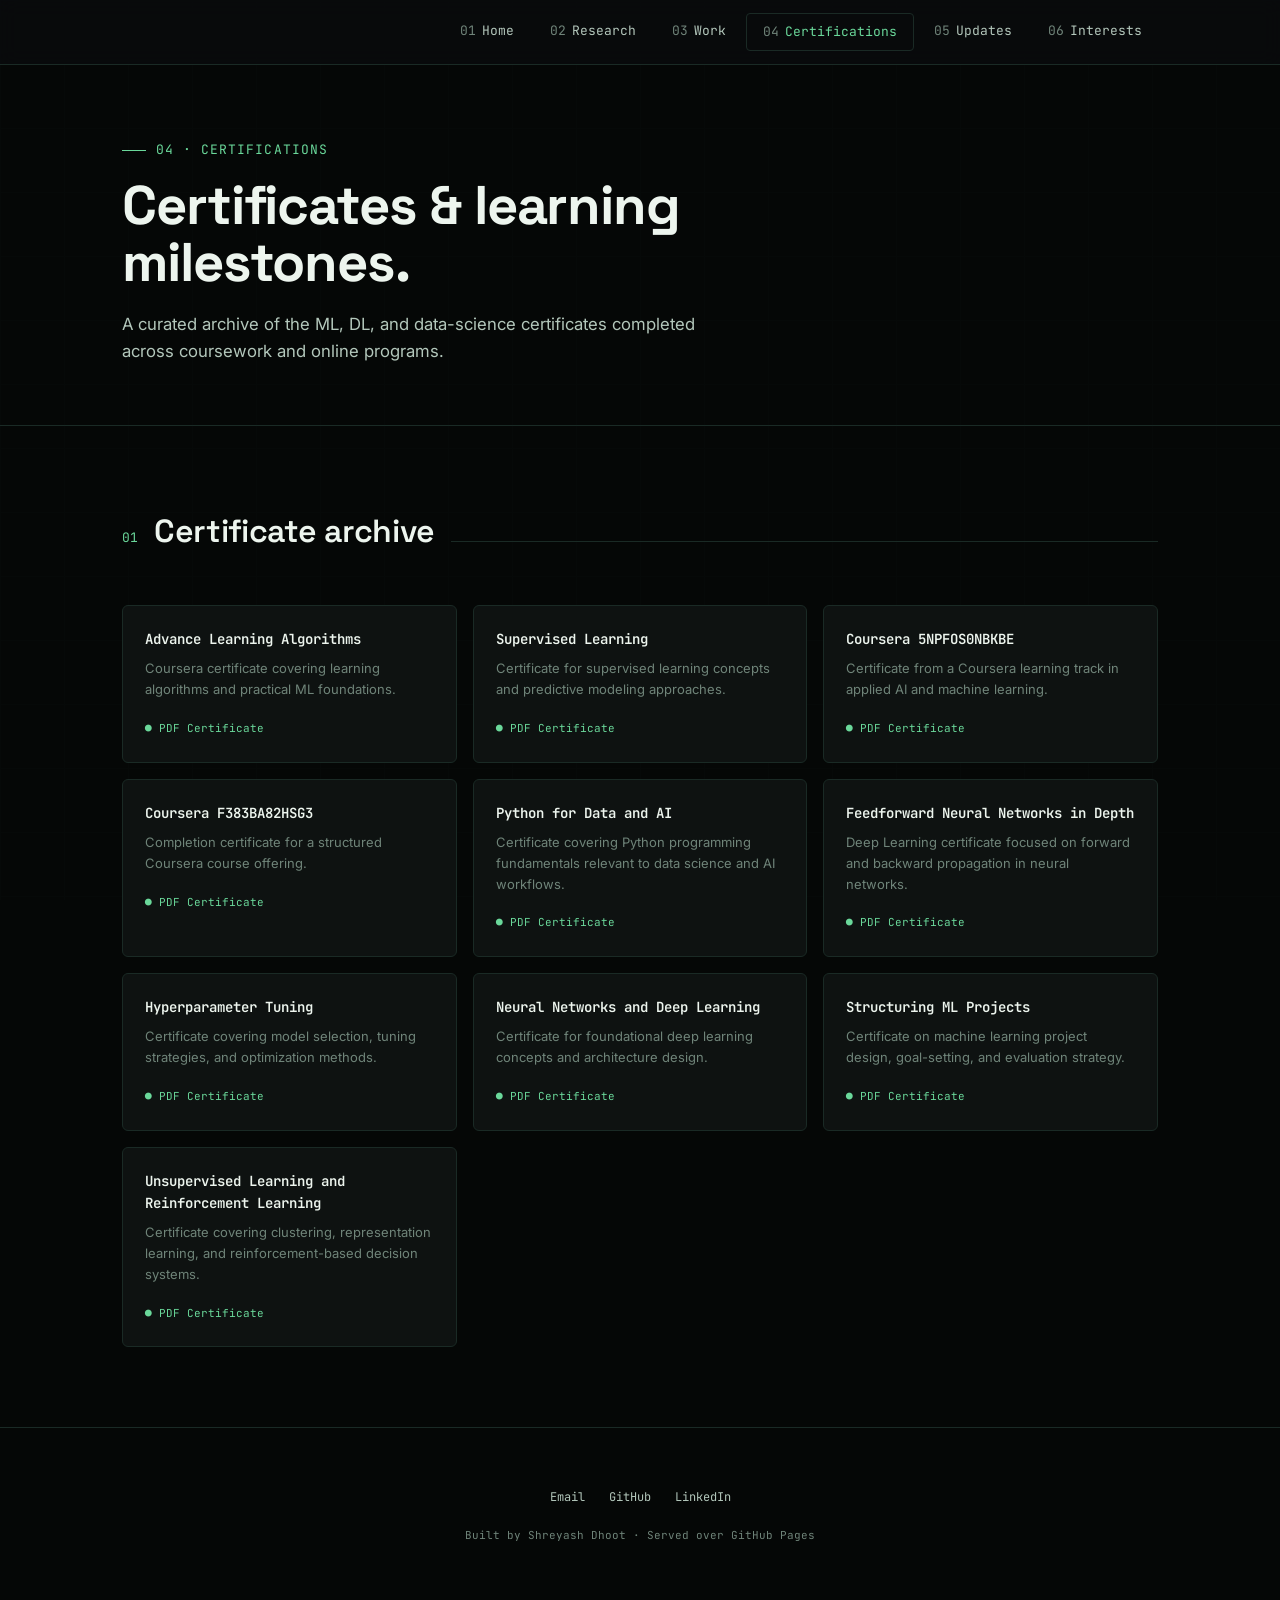
==== certificates.html @ 4ad3aefa "shreyash :0" ====
<!DOCTYPE html>
<html lang="en">
<head>
<meta charset="UTF-8">
<meta name="viewport" content="width=device-width, initial-scale=1.0">
<title>Certifications — Shreyash Dhoot</title>
<link rel="preconnect" href="https://fonts.googleapis.com">
<link rel="preconnect" href="https://fonts.gstatic.com" crossorigin>
<link href="https://fonts.googleapis.com/css2?family=Space+Grotesk:wght@400;500;600;700&family=JetBrains+Mono:wght@400;500;600&family=Inter:wght@400;500;600&display=swap" rel="stylesheet">
<link rel="stylesheet" href="style.css">
<style>
  .minor-grid { display: grid; grid-template-columns: repeat(auto-fill, minmax(260px, 1fr)); gap: 16px; }
  .minor-card { display: block; border: 1px solid var(--border); border-radius: 6px; padding: 22px; background: var(--bg-card); transition: border-color 0.2s ease, transform 0.2s ease, box-shadow 0.2s ease; text-decoration: none; color: inherit; cursor: pointer; }
  .minor-card:hover, .minor-card:focus-visible { border-color: var(--border-bright); transform: translateY(-1px); box-shadow: 0 8px 18px rgba(0, 0, 0, 0.08); }
  .minor-card .mc-name { font-family: var(--font-mono); font-size: 14px; font-weight: 600; color: var(--text); margin-bottom: 8px; display: block; }
  .minor-card .mc-desc { font-size: 13px; color: var(--text-faint); margin-bottom: 14px; }
  .minor-card .mc-lang { font-family: var(--font-mono); font-size: 11px; color: var(--accent); }
</style>
</head>
<body data-page="certifications">

<div class="page-header">
  <div class="wrap">
    <div class="page-kicker">04 · CERTIFICATIONS</div>
    <h1 class="page-title">Certificates & learning milestones.</h1>
    <p class="page-sub">A curated archive of the ML, DL, and data-science certificates completed across coursework and online programs.</p>
  </div>
</div>

<section>
  <div class="wrap">
    <div class="section-head">
      <span class="section-num">01</span>
      <h2 class="section-title">Certificate archive</h2>
      <div class="section-line"></div>
    </div>

    <div class="minor-grid">
      <a class="minor-card" href="certificates/advance%20learning%20algorithms.pdf" target="_blank" rel="noopener">
        <span class="mc-name">Advance Learning Algorithms</span>
        <p class="mc-desc">Coursera certificate covering learning algorithms and practical ML foundations.</p>
        <span class="mc-lang">● PDF Certificate</span>
      </a>

      <a class="minor-card" href="certificates/coursea%20supervised%20learning%20certificate.pdf" target="_blank" rel="noopener">
        <span class="mc-name">Supervised Learning</span>
        <p class="mc-desc">Certificate for supervised learning concepts and predictive modeling approaches.</p>
        <span class="mc-lang">● PDF Certificate</span>
      </a>

      <a class="minor-card" href="certificates/Coursera%205NPFOS0NBKBE.pdf" target="_blank" rel="noopener">
        <span class="mc-name">Coursera 5NPFOS0NBKBE</span>
        <p class="mc-desc">Certificate from a Coursera learning track in applied AI and machine learning.</p>
        <span class="mc-lang">● PDF Certificate</span>
      </a>

      <a class="minor-card" href="certificates/Coursera%20F383BA82HSG3.pdf" target="_blank" rel="noopener">
        <span class="mc-name">Coursera F383BA82HSG3</span>
        <p class="mc-desc">Completion certificate for a structured Coursera course offering.</p>
        <span class="mc-lang">● PDF Certificate</span>
      </a>

      <a class="minor-card" href="certificates/coursera%20python%20certificate.pdf" target="_blank" rel="noopener">
        <span class="mc-name">Python for Data and AI</span>
        <p class="mc-desc">Certificate covering Python programming fundamentals relevant to data science and AI workflows.</p>
        <span class="mc-lang">● PDF Certificate</span>
      </a>

      <a class="minor-card" href="certificates/Feedforward%20Neural%20Networks%20in%20Depth%2C%20Part%201_%20Forward%20and%20Backward%20Propagations%20_%20I%2C%20Deep%20Learning.pdf" target="_blank" rel="noopener">
        <span class="mc-name">Feedforward Neural Networks in Depth</span>
        <p class="mc-desc">Deep Learning certificate focused on forward and backward propagation in neural networks.</p>
        <span class="mc-lang">● PDF Certificate</span>
      </a>

      <a class="minor-card" href="certificates/hyperparameter%20tuning.pdf" target="_blank" rel="noopener">
        <span class="mc-name">Hyperparameter Tuning</span>
        <p class="mc-desc">Certificate covering model selection, tuning strategies, and optimization methods.</p>
        <span class="mc-lang">● PDF Certificate</span>
      </a>

      <a class="minor-card" href="certificates/neural%20network%20and%20deep%20learning.pdf" target="_blank" rel="noopener">
        <span class="mc-name">Neural Networks and Deep Learning</span>
        <p class="mc-desc">Certificate for foundational deep learning concepts and architecture design.</p>
        <span class="mc-lang">● PDF Certificate</span>
      </a>

      <a class="minor-card" href="certificates/structuring%20ml%20projects.pdf" target="_blank" rel="noopener">
        <span class="mc-name">Structuring ML Projects</span>
        <p class="mc-desc">Certificate on machine learning project design, goal-setting, and evaluation strategy.</p>
        <span class="mc-lang">● PDF Certificate</span>
      </a>

      <a class="minor-card" href="certificates/unsupervised%20and%20reinforcement.pdf" target="_blank" rel="noopener">
        <span class="mc-name">Unsupervised Learning and Reinforcement Learning</span>
        <p class="mc-desc">Certificate covering clustering, representation learning, and reinforcement-based decision systems.</p>
        <span class="mc-lang">● PDF Certificate</span>
      </a>
    </div>
  </div>
</section>

<footer>
  <div class="wrap">
    <div class="footer-links">
      <a href="mailto:shreyashdhoot@gmail.com">Email</a>
      <a href="https://github.com/ShreyashDhoot" target="_blank" rel="noopener">GitHub</a>
      <a href="https://www.linkedin.com/in/shreyashdhoot" target="_blank" rel="noopener">LinkedIn</a>
    </div>
    Built by Shreyash Dhoot · Served over GitHub Pages
  </div>
</footer>

<script src="nav.js"></script>
</body>
</html>
---- style.css ----
:root {
  --bg: #050706;
  --bg-raised: #0a100d;
  --bg-card: #0e1211;
  --border: #1a2a25;
  --border-bright: #7ad8a5;
  --text: #edf5ee;
  --text-dim: #b3c7bb;
  --text-faint: #6f8479;
  --accent: #6ad89a;
  --accent-dim: #2a5a46;
  --accent-glow: rgba(106, 216, 154, 0.12);
  --warn: #d5a95f;
  --gold: #e0b76a;

  --font-display: 'Space Grotesk', sans-serif;
  --font-mono: 'JetBrains Mono', monospace;
  --font-body: 'Inter', sans-serif;
}

* { margin: 0; padding: 0; box-sizing: border-box; }

body {
  background: var(--bg);
  color: var(--text);
  font-family: var(--font-body);
  line-height: 1.6;
  overflow-x: hidden;
}

body::before {
  content: '';
  position: fixed;
  inset: 0;
  background-image:
    linear-gradient(var(--border) 1px, transparent 1px),
    linear-gradient(90deg, var(--border) 1px, transparent 1px);
  background-size: 64px 64px;
  opacity: 0.08;
  pointer-events: none;
  z-index: 0;
}

a { color: inherit; text-decoration: none; }

.wrap {
  max-width: 1100px;
  margin: 0 auto;
  padding: 0 32px;
  position: relative;
  z-index: 1;
}

/* ---------- NAV ---------- */
nav {
  position: fixed;
  top: 0; left: 0; right: 0;
  z-index: 100;
  background: rgba(10, 11, 13, 0.85);
  backdrop-filter: blur(10px);
  border-bottom: 1px solid var(--border);
}
nav .wrap {
  display: flex;
  align-items: center;
  justify-content: space-between;
  height: 64px;
}
.nav-brand {
  font-family: var(--font-mono);
  font-size: 14px;
  color: var(--text);
  display: flex;
  align-items: center;
  gap: 8px;
  flex-shrink: 0;
}
.nav-brand .dot {
  width: 8px; height: 8px;
  border-radius: 50%;
  background: var(--accent);
  box-shadow: 0 0 6px var(--accent-glow);
  animation: pulse 2.4s ease-in-out infinite;
}
@keyframes pulse {
  0%, 100% { opacity: 1; }
  50% { opacity: 0.4; }
}
.nav-links {
  display: flex;
  gap: 4px;
  font-size: 13px;
  font-family: var(--font-mono);
}
.nav-links a {
  color: var(--text-dim);
  padding: 8px 16px;
  border-radius: 4px;
  transition: all 0.2s;
}
.nav-links a:hover { color: var(--text); background: var(--bg-raised); }
.nav-links a.active {
  color: var(--accent);
  background: transparent;
  border: 1px solid var(--border);
}
.nav-links .idx { color: var(--text-faint); margin-right: 6px; }

.nav-toggle {
  display: none;
  flex-direction: column;
  gap: 4px;
  background: none;
  border: none;
  cursor: pointer;
  padding: 8px;
}
.nav-toggle span {
  width: 20px; height: 2px;
  background: var(--text);
}

@media (max-width: 780px) {
  .nav-links {
    position: fixed;
    top: 64px; left: 0; right: 0;
    background: var(--bg);
    border-bottom: 1px solid var(--border);
    flex-direction: column;
    padding: 12px;
    gap: 2px;
    display: none;
  }
  .nav-links.open { display: flex; }
  .nav-links a { padding: 12px 16px; }
  .nav-toggle { display: flex; }
}

/* ---------- PAGE HEADER (non-hero pages) ---------- */
.page-header {
  padding: 140px 0 60px;
  border-bottom: 1px solid var(--border);
}
.page-kicker {
  font-family: var(--font-mono);
  font-size: 13px;
  color: var(--accent);
  letter-spacing: 0.08em;
  margin-bottom: 16px;
  display: flex;
  align-items: center;
  gap: 10px;
}
.page-kicker::before {
  content: '';
  width: 24px; height: 1px;
  background: var(--accent);
}
.page-title {
  font-family: var(--font-display);
  font-weight: 700;
  font-size: clamp(2.2rem, 5vw, 3.4rem);
  line-height: 1.05;
  letter-spacing: -0.02em;
  max-width: 800px;
}
.page-sub {
  margin-top: 20px;
  max-width: 620px;
  font-size: 1.05rem;
  color: var(--text-dim);
}

/* ---------- SECTION SCAFFOLDING ---------- */
section { padding: 80px 0; border-top: 1px solid var(--border); }
section:first-of-type { border-top: none; }

.section-head {
  display: flex;
  align-items: baseline;
  gap: 16px;
  margin-bottom: 48px;
}
.section-num { font-family: var(--font-mono); font-size: 13px; color: var(--accent); }
.section-title {
  font-family: var(--font-display);
  font-size: clamp(1.5rem, 3vw, 2rem);
  font-weight: 600;
  letter-spacing: -0.01em;
}
.section-line { flex: 1; height: 1px; background: var(--border); }

/* ---------- CARDS (generic) ---------- */
.card {
  border: 1px solid var(--border);
  border-radius: 6px;
  background: var(--bg-card);
  padding: 28px;
  transition: border-color 0.25s ease;
}
.card:hover { border-color: var(--border-bright); }

.tag {
  font-family: var(--font-mono);
  font-size: 11.5px;
  color: var(--accent);
  border: 1px solid var(--border);
  background: transparent;
  padding: 5px 10px;
  border-radius: 3px;
  display: inline-block;
}
.pill {
  font-family: var(--font-mono);
  font-size: 11px;
  color: var(--text-faint);
  border: 1px solid var(--border);
  padding: 4px 10px;
  border-radius: 3px;
  display: inline-block;
}

.btn {
  font-family: var(--font-mono);
  font-size: 13px;
  padding: 13px 24px;
  border-radius: 3px;
  border: 1px solid var(--border);
  transition: all 0.2s ease;
  display: inline-flex;
  align-items: center;
  gap: 8px;
}
.btn-primary { background: transparent; color: var(--accent); font-weight: 600; border-color: var(--border); }
.btn-primary:hover { background: transparent; border-color: var(--accent); box-shadow: none; transform: translateY(-1px); }
.btn-ghost { color: var(--text-dim); background: transparent; }
.btn-ghost:hover { color: var(--text); border-color: var(--text-faint); }

.link-arrow { font-family: var(--font-mono); font-size: 12px; color: var(--text-dim); border: 1px solid var(--border); padding: 7px 14px; border-radius: 3px; transition: all 0.2s; white-space: nowrap; display: inline-block; }
.link-arrow:hover { color: var(--accent); border-color: var(--accent); }

footer {
  padding: 60px 0 60px;
  text-align: center;
  font-family: var(--font-mono);
  font-size: 11px;
  color: var(--text-faint);
  border-top: 1px solid var(--border);
}
.footer-links {
  display: flex; justify-content: center; gap: 24px; margin-bottom: 20px;
  font-size: 12px;
}
.footer-links a { color: var(--text-dim); transition: color 0.2s; }
.footer-links a:hover { color: var(--accent); }

a:focus-visible, button:focus-visible { outline: 2px solid var(--accent); outline-offset: 3px; }

@media (prefers-reduced-motion: reduce) {
  *, *::before, *::after {
    animation-duration: 0.01ms !important;
    animation-iteration-count: 1 !important;
    transition-duration: 0.01ms !important;
  }
}
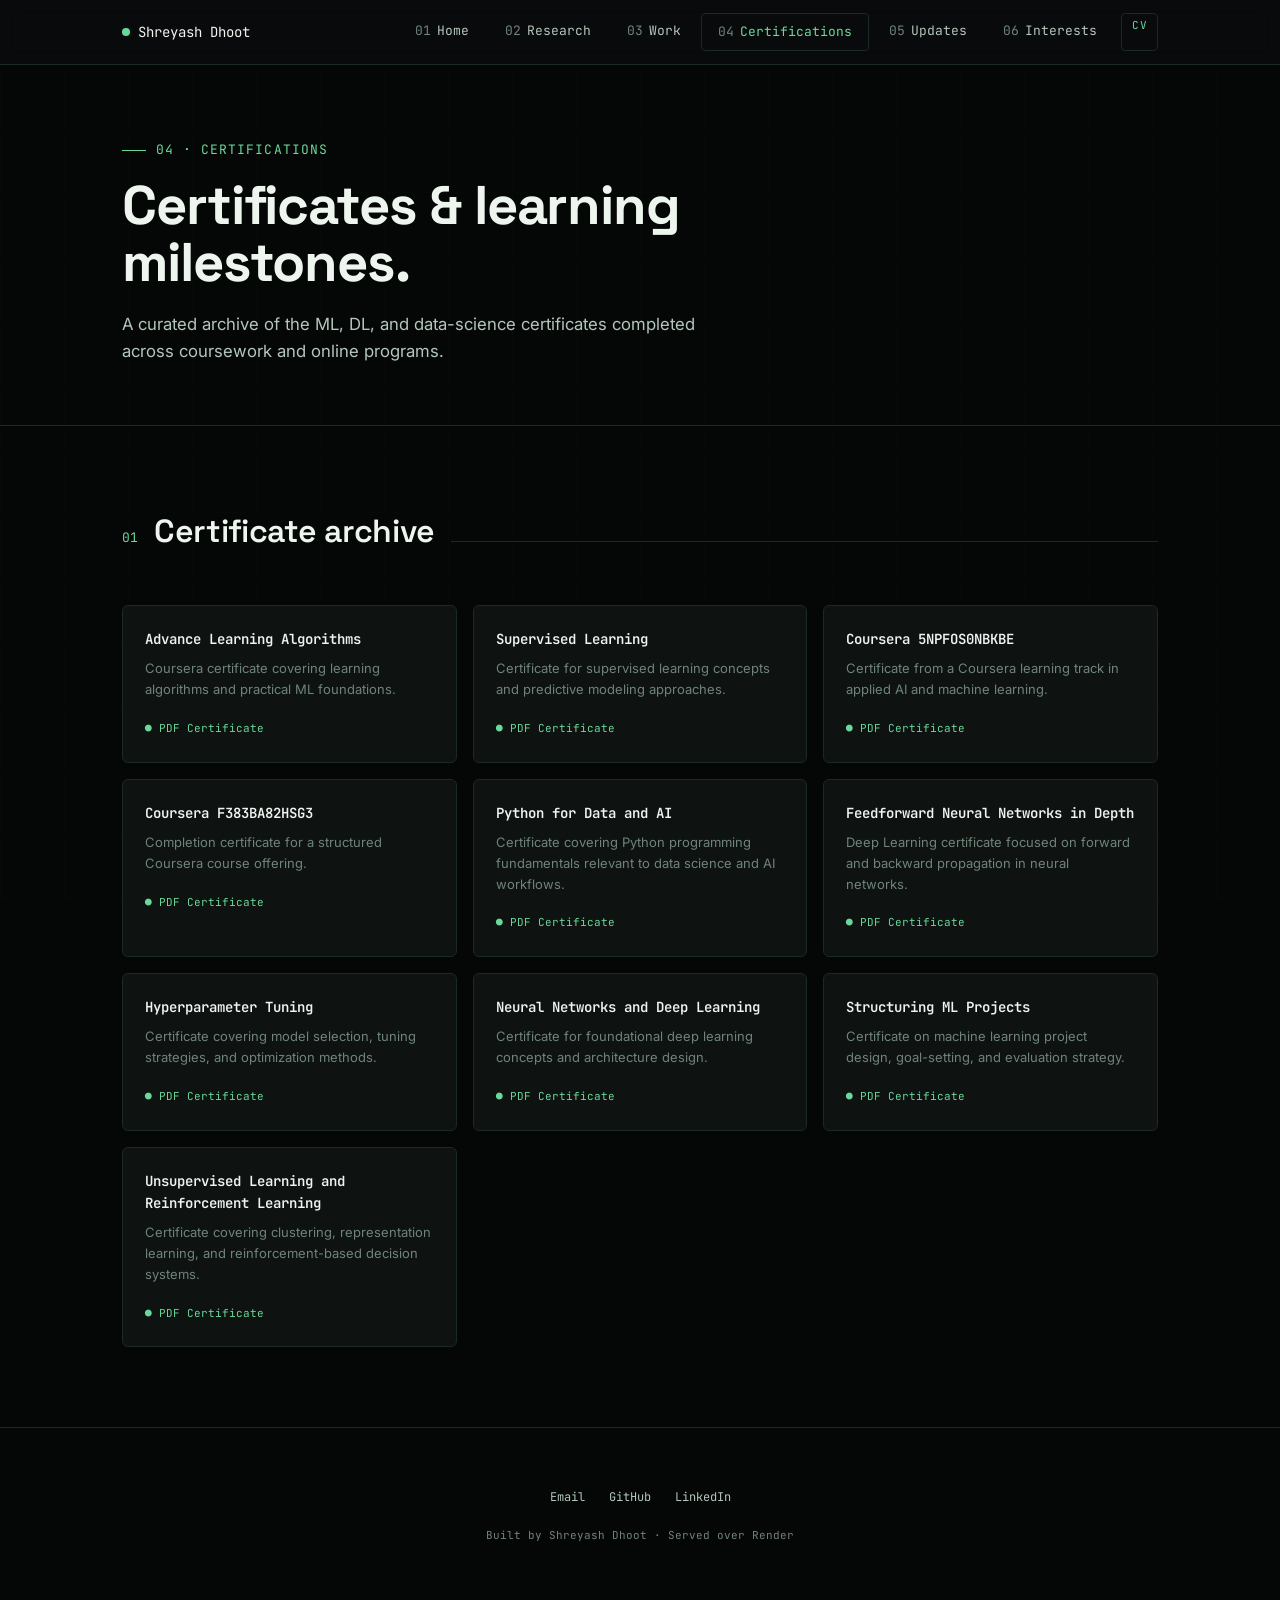
==== commit cb9630e7: "shift to render" ====
--- a/certificates.html
+++ b/certificates.html
@@ -106,7 +106,7 @@
       <a href="https://github.com/ShreyashDhoot" target="_blank" rel="noopener">GitHub</a>
       <a href="https://www.linkedin.com/in/shreyashdhoot" target="_blank" rel="noopener">LinkedIn</a>
     </div>
-    Built by Shreyash Dhoot · Served over GitHub Pages
+    Built by Shreyash Dhoot · Served over Render
   </div>
 </footer>
 
--- a/style.css
+++ b/style.css
@@ -106,6 +106,22 @@
 }
 .nav-links .idx { color: var(--text-faint); margin-right: 6px; }
 
+.nav-links .cv-button {
+  margin-left: 4px;
+  padding: 6px 10px;
+  border: 1px solid var(--border);
+  border-radius: 4px;
+  font-family: var(--font-mono);
+  font-size: 11px;
+  letter-spacing: 0.04em;
+  color: var(--accent);
+  line-height: 1;
+}
+.nav-links .cv-button:hover {
+  border-color: var(--accent);
+  background: rgba(52, 199, 149, 0.08);
+}
+
 .nav-toggle {
   display: none;
   flex-direction: column;
@@ -133,6 +149,12 @@
   }
   .nav-links.open { display: flex; }
   .nav-links a { padding: 12px 16px; }
+  .nav-links .cv-button {
+    margin-left: 0;
+    margin-top: 4px;
+    width: fit-content;
+    padding: 9px 12px;
+  }
   .nav-toggle { display: flex; }
 }
 
@@ -239,6 +261,32 @@
 .link-arrow { font-family: var(--font-mono); font-size: 12px; color: var(--text-dim); border: 1px solid var(--border); padding: 7px 14px; border-radius: 3px; transition: all 0.2s; white-space: nowrap; display: inline-block; }
 .link-arrow:hover { color: var(--accent); border-color: var(--accent); }
 
+.experience-dialog {
+  width: min(680px, calc(100% - 32px));
+  max-height: min(760px, calc(100vh - 48px));
+  padding: 0;
+  color: var(--text);
+  background: var(--bg-card);
+  border: 1px solid var(--border-bright);
+  border-radius: 8px;
+  box-shadow: 0 24px 80px rgba(0, 0, 0, 0.5);
+}
+.experience-dialog::backdrop { background: rgba(0, 0, 0, 0.72); backdrop-filter: blur(4px); }
+.dialog-inner { padding: 32px; overflow-y: auto; }
+.dialog-topline { display: flex; align-items: center; justify-content: space-between; gap: 20px; }
+.dialog-topline .page-kicker { margin-bottom: 0; font-size: 11px; }
+.dialog-close { color: var(--text-dim); background: transparent; border: 1px solid var(--border); border-radius: 3px; font-size: 24px; line-height: 1; width: 36px; height: 36px; cursor: pointer; }
+.dialog-close:hover { color: var(--accent); border-color: var(--accent); }
+.dialog-meta { margin-top: 28px; color: var(--accent); font: 11px var(--font-mono); letter-spacing: 0.06em; }
+.dialog-title { margin-top: 10px; font: 600 clamp(1.6rem, 4vw, 2.4rem)/1.1 var(--font-display); }
+.dialog-content { margin-top: 28px; color: var(--text-dim); }
+.dialog-content p { margin-bottom: 20px; }
+.dialog-content h3 { margin: 26px 0 10px; color: var(--text); font: 600 1.05rem var(--font-display); }
+.dialog-content ul { display: grid; gap: 10px; padding-left: 20px; }
+.dialog-content li::marker { color: var(--accent); }
+
+@media (max-width: 600px) { .dialog-inner { padding: 24px 20px; } }
+
 footer {
   padding: 60px 0 60px;
   text-align: center;
